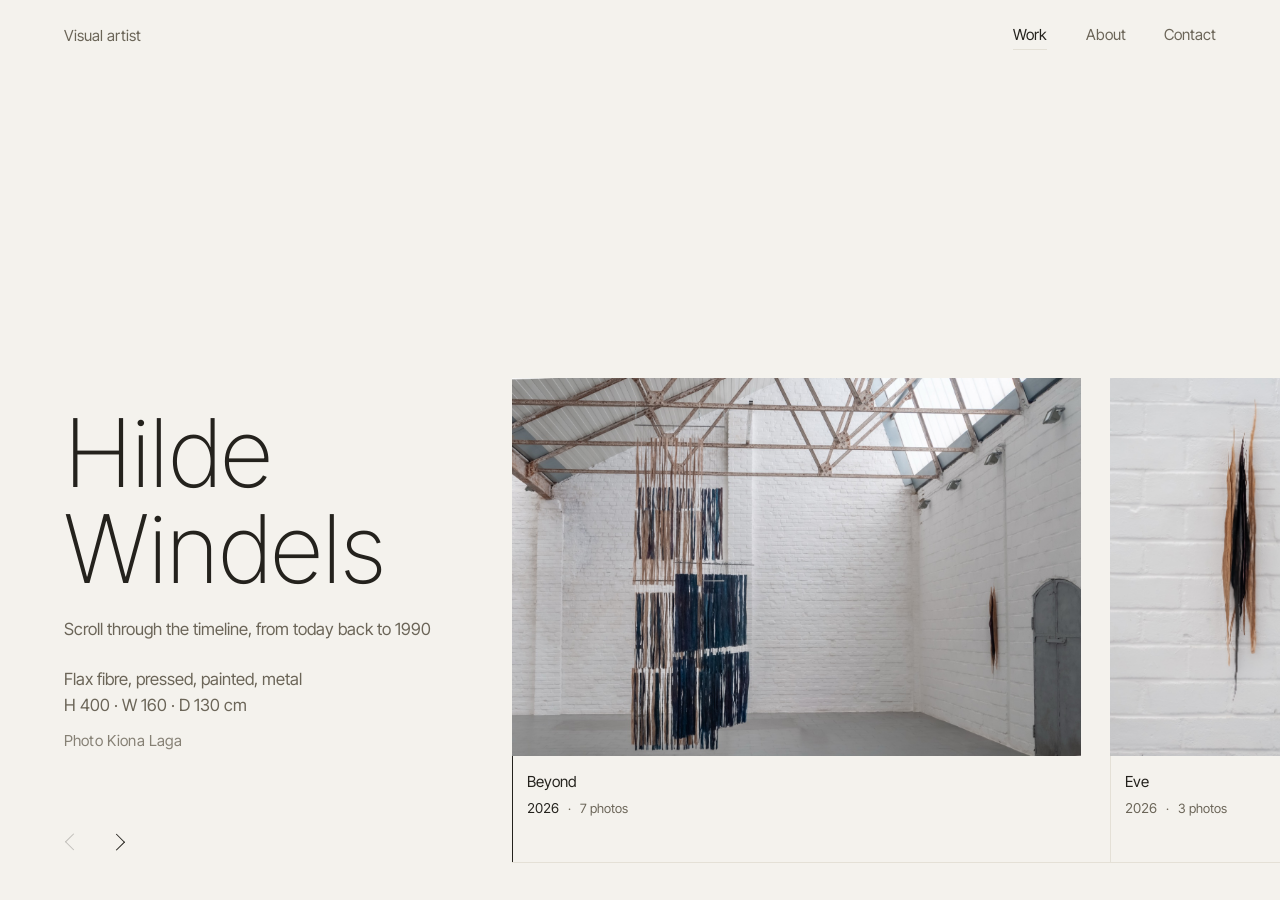
==== index.html @ dffe1d4c "Pijltjes op een vaste plek onderaan het tekstvak, uitgelijnd met de tijdas Co-Authored-By: Claude Op" ====
<!DOCTYPE html>
<html lang="en">
<head>
  <meta charset="UTF-8" />
  <meta name="viewport" content="width=device-width, initial-scale=1.0" />
  <title>Hilde Windels, visual artist</title>
  <meta name="description" content="The work of Hilde Windels through the years, 1990 to 2026. Visual artist working in flax." />
  <link rel="canonical" href="https://hilde-windels.com/" />

  <!-- Hoe de link eruitziet als hij gedeeld wordt in WhatsApp, mail of sociale media -->
  <meta property="og:type" content="website" />
  <meta property="og:locale" content="en_GB" />
  <meta property="og:site_name" content="Hilde Windels" />
  <meta property="og:url" content="https://hilde-windels.com/" />
  <meta property="og:title" content="Hilde Windels, visual artist" />
  <meta property="og:description" content="The work of Hilde Windels through the years, 1990 to 2026. Visual artist working in flax." />
  <meta property="og:image" content="https://hilde-windels.com/assets/preview.jpg" />
  <meta property="og:image:width" content="1200" />
  <meta property="og:image:height" content="630" />
  <meta property="og:image:alt" content="Detail of a flax work by Hilde Windels" />
  <meta name="twitter:card" content="summary_large_image" />
  <link rel="preconnect" href="https://fonts.googleapis.com" />
  <link rel="preconnect" href="https://fonts.gstatic.com" crossorigin />
  <link href="https://fonts.googleapis.com/css2?family=Inter+Tight:wght@200;300;400;500&display=swap" rel="stylesheet" />
  <link rel="icon" href="favicon.png" type="image/png" />
  <link rel="apple-touch-icon" href="favicon.png" />
  <script type="application/ld+json">
{
  "@context": "https://schema.org",
  "@graph": [
    {
      "@type": "Person",
      "@id": "https://hilde-windels.com/#hilde-windels",
      "name": "Hilde Windels",
      "jobTitle": "Visual artist",
      "url": "https://hilde-windels.com/",
      "image": "https://hilde-windels.com/assets/preview.jpg",
      "birthPlace": {
        "@type": "Place",
        "name": "Tielt, Belgium"
      },
      "address": {
        "@type": "PostalAddress",
        "addressLocality": "Ghent",
        "addressCountry": "BE"
      },
      "knowsAbout": [
        "Flax",
        "Textile art",
        "Visual art"
      ]
    },
    {
      "@type": "WebSite",
      "url": "https://hilde-windels.com/",
      "name": "Hilde Windels",
      "inLanguage": "en",
      "about": {
        "@id": "https://hilde-windels.com/#hilde-windels"
      }
    },
    {
      "@type": "ItemList",
      "name": "Work by Hilde Windels, 1990 to present",
      "numberOfItems": 33,
      "itemListElement": [
        {
          "@type": "ListItem",
          "position": 1,
          "item": {
            "@type": "VisualArtwork",
            "name": "Beyond",
            "dateCreated": "2026",
            "artform": "Textile art",
            "artMedium": "Flax fibre, pressed, painted, metal",
            "creator": {
              "@id": "https://hilde-windels.com/#hilde-windels"
            },
            "image": "https://hilde-windels.com/assets/works/beyond.jpg"
          }
        },
        {
          "@type": "ListItem",
          "position": 2,
          "item": {
            "@type": "VisualArtwork",
            "name": "Eve",
            "dateCreated": "2026",
            "artform": "Textile art",
            "artMedium": "Flax fibre, pressed, painted, pigment, metal",
            "creator": {
              "@id": "https://hilde-windels.com/#hilde-windels"
            },
            "image": "https://hilde-windels.com/assets/works/eve.jpg"
          }
        },
        {
          "@type": "ListItem",
          "position": 3,
          "item": {
            "@type": "VisualArtwork",
            "name": "Environ",
            "dateCreated": "2025",
            "artform": "Textile art",
            "artMedium": "Flax fibre, pressed, charcoal, chalk, pigment, metal",
            "creator": {
              "@id": "https://hilde-windels.com/#hilde-windels"
            },
            "image": "https://hilde-windels.com/assets/works/environ.jpg"
          }
        },
        {
          "@type": "ListItem",
          "position": 4,
          "item": {
            "@type": "VisualArtwork",
            "name": "Reach Out",
            "dateCreated": "2025",
            "artform": "Textile art",
            "artMedium": "Flax fibre, pressed, in different stages of retting",
            "creator": {
              "@id": "https://hilde-windels.com/#hilde-windels"
            },
            "image": "https://hilde-windels.com/assets/works/reach-out.jpg"
          }
        },
        {
          "@type": "ListItem",
          "position": 5,
          "item": {
            "@type": "VisualArtwork",
            "name": "Trace 01 & 02",
            "dateCreated": "2025",
            "artform": "Textile art",
            "artMedium": "Flax fibre, hand-formed and modelled",
            "creator": {
              "@id": "https://hilde-windels.com/#hilde-windels"
            },
            "image": "https://hilde-windels.com/assets/works/trace-01-02.jpg"
          }
        },
        {
          "@type": "ListItem",
          "position": 6,
          "item": {
            "@type": "VisualArtwork",
            "name": "Door-Zicht",
            "dateCreated": "2025",
            "artform": "Textile art",
            "artMedium": "Flax strips, partly painted. Suspended from a metal rod",
            "creator": {
              "@id": "https://hilde-windels.com/#hilde-windels"
            },
            "image": "https://hilde-windels.com/assets/works/door-zicht.jpg"
          }
        },
        {
          "@type": "ListItem",
          "position": 7,
          "item": {
            "@type": "VisualArtwork",
            "name": "Change of Perspective",
            "dateCreated": "2021",
            "artform": "Textile art",
            "artMedium": "Assemblage of collages on glass. Flax, painted tissue paper",
            "creator": {
              "@id": "https://hilde-windels.com/#hilde-windels"
            },
            "image": "https://hilde-windels.com/assets/works/change-of-perspective.jpg"
          }
        },
        {
          "@type": "ListItem",
          "position": 8,
          "item": {
            "@type": "VisualArtwork",
            "name": "Hurt",
            "dateCreated": "2019",
            "artform": "Textile art",
            "artMedium": "Flax panels, oil paint, chalk, charcoal. \nInstallation of four pieces.",
            "creator": {
              "@id": "https://hilde-windels.com/#hilde-windels"
            },
            "image": "https://hilde-windels.com/assets/works/hurt.jpg"
          }
        },
        {
          "@type": "ListItem",
          "position": 9,
          "item": {
            "@type": "VisualArtwork",
            "name": "The Light Revealed",
            "dateCreated": "2019",
            "artform": "Textile art",
            "artMedium": "Flax fibre on window. In situ, permanent",
            "creator": {
              "@id": "https://hilde-windels.com/#hilde-windels"
            },
            "image": "https://hilde-windels.com/assets/works/the-light-revealed.jpg"
          }
        },
        {
          "@type": "ListItem",
          "position": 10,
          "item": {
            "@type": "VisualArtwork",
            "name": "Attached",
            "dateCreated": "2019",
            "artform": "Textile art",
            "artMedium": "Bundled flax fibre, cord. Installation against a mulberry tree",
            "creator": {
              "@id": "https://hilde-windels.com/#hilde-windels"
            },
            "image": "https://hilde-windels.com/assets/works/attached.jpg"
          }
        },
        {
          "@type": "ListItem",
          "position": 11,
          "item": {
            "@type": "VisualArtwork",
            "name": "In Between",
            "dateCreated": "2011",
            "artform": "Textile art",
            "artMedium": "Flax strips, metal rods. Transfo, Zwevegem",
            "creator": {
              "@id": "https://hilde-windels.com/#hilde-windels"
            },
            "image": "https://hilde-windels.com/assets/works/in-between.jpg"
          }
        },
        {
          "@type": "ListItem",
          "position": 12,
          "item": {
            "@type": "VisualArtwork",
            "name": "Color Fields",
            "dateCreated": "2011",
            "artform": "Textile art",
            "artMedium": "Coloured flax planes. Transfo, Zwevegem",
            "creator": {
              "@id": "https://hilde-windels.com/#hilde-windels"
            },
            "image": "https://hilde-windels.com/assets/works/color-fields.jpg"
          }
        },
        {
          "@type": "ListItem",
          "position": 13,
          "item": {
            "@type": "VisualArtwork",
            "name": "Shades",
            "dateCreated": "2009",
            "artform": "Textile art",
            "artMedium": "Flax fibre, pressed, in different stages of retting",
            "creator": {
              "@id": "https://hilde-windels.com/#hilde-windels"
            },
            "image": "https://hilde-windels.com/assets/works/shades-2.jpg"
          }
        },
        {
          "@type": "ListItem",
          "position": 14,
          "item": {
            "@type": "VisualArtwork",
            "name": "Circle Line",
            "dateCreated": "2009",
            "artform": "Textile art",
            "artMedium": "Flax fibre. In situ on the floor, Public Library, Harelbeke",
            "creator": {
              "@id": "https://hilde-windels.com/#hilde-windels"
            },
            "image": "https://hilde-windels.com/assets/works/circle-line.jpg"
          }
        },
        {
          "@type": "ListItem",
          "position": 15,
          "item": {
            "@type": "VisualArtwork",
            "name": "Form",
            "dateCreated": "2006",
            "artform": "Textile art",
            "artMedium": "Flax fibre on glass panel",
            "creator": {
              "@id": "https://hilde-windels.com/#hilde-windels"
            },
            "image": "https://hilde-windels.com/assets/works/form.jpg"
          }
        },
        {
          "@type": "ListItem",
          "position": 16,
          "item": {
            "@type": "VisualArtwork",
            "name": "Cut Through",
            "dateCreated": "2005",
            "artform": "Textile art",
            "artMedium": "Flax fibre on window and floor. In situ, Industriemuseum (MIAT), Ghent",
            "creator": {
              "@id": "https://hilde-windels.com/#hilde-windels"
            },
            "image": "https://hilde-windels.com/assets/works/cut-through.jpg"
          }
        },
        {
          "@type": "ListItem",
          "position": 17,
          "item": {
            "@type": "VisualArtwork",
            "name": "Fluent Motion",
            "dateCreated": "2000",
            "artform": "Textile art",
            "artMedium": "Flax fibre. Installation directly on floor and wall. Beguinage, Hoogstraten",
            "creator": {
              "@id": "https://hilde-windels.com/#hilde-windels"
            },
            "image": "https://hilde-windels.com/assets/works/fluent-motion.jpg"
          }
        },
        {
          "@type": "ListItem",
          "position": 18,
          "item": {
            "@type": "VisualArtwork",
            "name": "Mutual",
            "dateCreated": "2000",
            "artform": "Textile art",
            "artMedium": "Flax fibre, thread. Installation. Beguinage, Hoogstraten",
            "creator": {
              "@id": "https://hilde-windels.com/#hilde-windels"
            },
            "image": "https://hilde-windels.com/assets/works/mutual.jpg"
          }
        },
        {
          "@type": "ListItem",
          "position": 19,
          "item": {
            "@type": "VisualArtwork",
            "name": "Related",
            "dateCreated": "2000",
            "artform": "Textile art",
            "artMedium": "Bundled flax fibre, cord. Installation against a yew tree. Beguinage, Hoogstraten",
            "creator": {
              "@id": "https://hilde-windels.com/#hilde-windels"
            },
            "image": "https://hilde-windels.com/assets/works/related.jpg"
          }
        },
        {
          "@type": "ListItem",
          "position": 20,
          "item": {
            "@type": "VisualArtwork",
            "name": "Seven Longings",
            "dateCreated": "2000",
            "artform": "Textile art",
            "artMedium": "Flax fibre, pressed, in different stages of retting. Seven hanging elements. Beguinage, Hoogstraten",
            "creator": {
              "@id": "https://hilde-windels.com/#hilde-windels"
            },
            "image": "https://hilde-windels.com/assets/works/seven-longings.jpg"
          }
        },
        {
          "@type": "ListItem",
          "position": 21,
          "item": {
            "@type": "VisualArtwork",
            "name": "Inner Circle",
            "dateCreated": "1998",
            "artform": "Textile art",
            "artMedium": "Flax fibre on linen, wooden frame",
            "creator": {
              "@id": "https://hilde-windels.com/#hilde-windels"
            },
            "image": "https://hilde-windels.com/assets/works/inner-circle.jpg"
          }
        },
        {
          "@type": "ListItem",
          "position": 22,
          "item": {
            "@type": "VisualArtwork",
            "name": "Sail Away",
            "dateCreated": "1998",
            "artform": "Textile art",
            "artMedium": "Flax fibre on paper collage. 20 elements suspended from tension cables. Molenaarstraat, Ghent",
            "creator": {
              "@id": "https://hilde-windels.com/#hilde-windels"
            },
            "image": "https://hilde-windels.com/assets/works/sail-away.jpg"
          }
        },
        {
          "@type": "ListItem",
          "position": 23,
          "item": {
            "@type": "VisualArtwork",
            "name": "Trace",
            "dateCreated": "1997",
            "artform": "Textile art",
            "artMedium": "Knotted flax fibre around metal wire. André Demedtshuis, Wielsbeke",
            "creator": {
              "@id": "https://hilde-windels.com/#hilde-windels"
            },
            "image": "https://hilde-windels.com/assets/works/trace.jpg"
          }
        },
        {
          "@type": "ListItem",
          "position": 24,
          "item": {
            "@type": "VisualArtwork",
            "name": "To Ground",
            "dateCreated": "1997",
            "artform": "Textile art",
            "artMedium": "Bundled flax with painted feet, corners in sheet metal. Church, Oosterlo",
            "creator": {
              "@id": "https://hilde-windels.com/#hilde-windels"
            },
            "image": "https://hilde-windels.com/assets/works/to-ground.jpg"
          }
        },
        {
          "@type": "ListItem",
          "position": 25,
          "item": {
            "@type": "VisualArtwork",
            "name": "Sojourn",
            "dateCreated": "1997",
            "artform": "Textile art",
            "artMedium": "Bundled flax fibre, linen thread, coil",
            "creator": {
              "@id": "https://hilde-windels.com/#hilde-windels"
            },
            "image": "https://hilde-windels.com/assets/works/sojourn.jpg"
          }
        },
        {
          "@type": "ListItem",
          "position": 26,
          "item": {
            "@type": "VisualArtwork",
            "name": "DreamDay",
            "dateCreated": "1997",
            "artform": "Textile art",
            "artMedium": "Threaded tufts of flax, yarn",
            "creator": {
              "@id": "https://hilde-windels.com/#hilde-windels"
            },
            "image": "https://hilde-windels.com/assets/works/dreamday.jpg"
          }
        },
        {
          "@type": "ListItem",
          "position": 27,
          "item": {
            "@type": "VisualArtwork",
            "name": "The Never Ending Story",
            "dateCreated": "1996",
            "artform": "Textile art",
            "artMedium": "Interwoven flax bundles, linen",
            "creator": {
              "@id": "https://hilde-windels.com/#hilde-windels"
            },
            "image": "https://hilde-windels.com/assets/works/the-never-ending-story.jpg"
          }
        },
        {
          "@type": "ListItem",
          "position": 28,
          "item": {
            "@type": "VisualArtwork",
            "name": "Indigofera",
            "dateCreated": "1996",
            "artform": "Textile art",
            "artMedium": "Hand-formed flax fibre, wooden slats",
            "creator": {
              "@id": "https://hilde-windels.com/#hilde-windels"
            },
            "image": "https://hilde-windels.com/assets/works/indigofera.jpg"
          }
        },
        {
          "@type": "ListItem",
          "position": 29,
          "item": {
            "@type": "VisualArtwork",
            "name": "Your Soul Has Flown Away",
            "dateCreated": "1996",
            "artform": "Textile art",
            "artMedium": "Knotted flax fibre, coil",
            "creator": {
              "@id": "https://hilde-windels.com/#hilde-windels"
            },
            "image": "https://hilde-windels.com/assets/works/your-soul-has-flown-away.jpg"
          }
        },
        {
          "@type": "ListItem",
          "position": 30,
          "item": {
            "@type": "VisualArtwork",
            "name": "Precious Days et Nuits Fauves",
            "dateCreated": "1996",
            "artform": "Textile art",
            "artMedium": "Flax fibre, thread. Installation in front of sheet metal",
            "creator": {
              "@id": "https://hilde-windels.com/#hilde-windels"
            },
            "image": "https://hilde-windels.com/assets/works/precious-days-et-nuits-fauves.jpg"
          }
        },
        {
          "@type": "ListItem",
          "position": 31,
          "item": {
            "@type": "VisualArtwork",
            "name": "A Quiet Place in the Universe",
            "dateCreated": "1992",
            "artform": "Textile art",
            "artMedium": "Flax fibre, wood and metal frame",
            "creator": {
              "@id": "https://hilde-windels.com/#hilde-windels"
            },
            "image": "https://hilde-windels.com/assets/works/a-quiet-place-in-the-universe.jpg"
          }
        },
        {
          "@type": "ListItem",
          "position": 32,
          "item": {
            "@type": "VisualArtwork",
            "name": "Front and Back",
            "dateCreated": "1991",
            "artform": "Textile art",
            "artMedium": "Painted flax fibre, wooden frame",
            "creator": {
              "@id": "https://hilde-windels.com/#hilde-windels"
            },
            "image": "https://hilde-windels.com/assets/works/front-and-back.jpg"
          }
        },
        {
          "@type": "ListItem",
          "position": 33,
          "item": {
            "@type": "VisualArtwork",
            "name": "Untitled",
            "dateCreated": "1990",
            "artform": "Textile art",
            "artMedium": "Painted flax strips (80 pieces) in a metal structure",
            "creator": {
              "@id": "https://hilde-windels.com/#hilde-windels"
            },
            "image": "https://hilde-windels.com/assets/works/zonder-titel-2.jpg"
          }
        }
      ]
    }
  ]
}
  </script>

  <link rel="stylesheet" href="styles.css?v=18" />
</head>
<body class="page page--timeline">

  <header class="bar">
    <p class="bar__role">Visual artist</p>
    <button class="burger" id="burger" type="button" aria-label="Open menu" aria-expanded="false" aria-controls="menu">
      <span></span><span></span>
    </button>
    <nav class="bar__nav" id="menu" aria-label="Main navigation">
      <a href="index.html" class="is-current" aria-current="page">Work</a>
      <a href="about.html">About</a>
      <a href="contact.html">Contact</a>
    </nav>
  </header>

  <main class="stage">
    <div class="stage__side">
      <h1 class="display">Hilde<br />Windels</h1>
      <p class="display__sub">Scroll through the timeline, from today back to 1990</p>
      <div class="focus" id="focus"><span class="focus__live" aria-live="polite"><span class="d d--materiaal">Flax fibre, pressed, painted, metal</span><span class="d d--maten">H 400 · W 160 · D 130 cm</span><span class="d d--foto">Photo Kiona Laga</span></span></div>
      <div class="bladeren">
        <button class="pijl pijl--vorige" id="tl-vorige" type="button" aria-label="Previous works" disabled></button>
        <button class="pijl pijl--volgende" id="tl-volgende" type="button" aria-label="Next works"></button>
      </div>
    </div>

    <div class="timeline">
      <ol class="tl__list" id="tl">
        <li class="tl__item" data-fotos="/assets/works/beyond.jpg|/assets/works/beyond-2.jpg|/assets/works/beyond-3.jpg|/assets/works/beyond-4.jpg|/assets/works/beyond-5.jpg|/assets/works/beyond-6.jpg|/assets/works/beyond-7.jpg" data-detail="&lt;span class=&quot;d d--materiaal&quot;&gt;Flax fibre, pressed, painted, metal&lt;/span&gt;&lt;span class=&quot;d d--maten&quot;&gt;H 400 · W 160 · D 130 cm&lt;/span&gt;&lt;span class=&quot;d d--foto&quot;&gt;Photo Kiona Laga&lt;/span&gt;" style="--ar:1.5066">
          <button class="tl__frame" type="button" aria-label="View Beyond, 2026, 7 photos"><img src="/assets/works/beyond.jpg" width="1600" height="1062" alt="Beyond, 2026" /></button>
          <div class="tl__cap">
            <h3 class="tl__title">Beyond</h3>
            <span class="tl__regel"><span class="tl__year">2026</span><span class="tl__meer">7 photos</span></span>
          </div>
        </li>
        <li class="tl__item" data-fotos="/assets/works/eve.jpg|/assets/works/eve-2.jpg|/assets/works/eve-3.jpg" data-detail="&lt;span class=&quot;d d--materiaal&quot;&gt;Flax fibre, pressed, painted, pigment, metal&lt;/span&gt;&lt;span class=&quot;d d--maten&quot;&gt;H 140 · W 11 · D 10 cm&lt;/span&gt;&lt;span class=&quot;d d--foto&quot;&gt;Photo Kiona Laga&lt;/span&gt;" style="--ar:0.6637">
          <button class="tl__frame" type="button" aria-label="View Eve, 2026, 3 photos"><img src="/assets/works/eve.jpg" width="1062" height="1600" alt="Eve, 2026" /></button>
          <div class="tl__cap">
            <h3 class="tl__title">Eve</h3>
            <span class="tl__regel"><span class="tl__year">2026</span><span class="tl__meer">3 photos</span></span>
          </div>
        </li>
        <li class="tl__item" data-fotos="/assets/works/environ.jpg|/assets/works/environ-2.jpg|/assets/works/environ-3.jpg|/assets/works/environ-4.jpg" data-detail="&lt;span class=&quot;d d--materiaal&quot;&gt;Flax fibre, pressed, charcoal, chalk, pigment, metal&lt;/span&gt;&lt;span class=&quot;d d--maten&quot;&gt;H 80 · W 50 · D 8 cm&lt;/span&gt;&lt;span class=&quot;d d--foto&quot;&gt;Photo Kiona Laga&lt;/span&gt;" style="--ar:0.6637">
          <button class="tl__frame" type="button" aria-label="View Environ, 2025, 4 photos"><img src="/assets/works/environ.jpg" width="1062" height="1600" alt="Environ, 2025" /></button>
          <div class="tl__cap">
            <h3 class="tl__title">Environ</h3>
            <span class="tl__regel"><span class="tl__year">2025</span><span class="tl__meer">4 photos</span></span>
          </div>
        </li>
        <li class="tl__item" data-fotos="/assets/works/reach-out.jpg|/assets/works/reach-out-2.jpg|/assets/works/reach-out-3.jpg|/assets/works/reach-out-4.jpg|/assets/works/reach-out-5.jpg" data-detail="&lt;span class=&quot;d d--materiaal&quot;&gt;Flax fibre, pressed, in different stages of retting&lt;/span&gt;&lt;span class=&quot;d d--maten&quot;&gt;H 470 · W 300 · D 200 cm&lt;/span&gt;" style="--ar:0.7500">
          <button class="tl__frame" type="button" aria-label="View Reach Out, 2025, 5 photos"><img src="/assets/works/reach-out.jpg" width="1200" height="1600" alt="Reach Out, 2025" /></button>
          <div class="tl__cap">
            <h3 class="tl__title">Reach Out</h3>
            <span class="tl__regel"><span class="tl__year">2025</span><span class="tl__meer">5 photos</span></span>
          </div>
        </li>
        <li class="tl__item" data-fotos="/assets/works/trace-01-02.jpg|/assets/works/trace-01-02-2.jpg|/assets/works/trace-01-02-3.jpg" data-detail="&lt;span class=&quot;d d--materiaal&quot;&gt;Flax fibre, hand-formed and modelled&lt;/span&gt;&lt;span class=&quot;d d--maten&quot;&gt;H 110 · W 48 · D 3 cm&lt;/span&gt;" style="--ar:1.3333">
          <button class="tl__frame" type="button" aria-label="View Trace 01 &amp; 02, 2025, 3 photos"><img src="/assets/works/trace-01-02.jpg" loading="lazy" width="1600" height="1200" alt="Trace 01 &amp; 02, 2025" /></button>
          <div class="tl__cap">
            <h3 class="tl__title">Trace 01 &amp; 02</h3>
            <span class="tl__regel"><span class="tl__year">2025</span><span class="tl__meer">3 photos</span></span>
          </div>
        </li>
        <li class="tl__item" data-fotos="/assets/works/door-zicht.jpg|/assets/works/door-zicht-2.jpg" data-detail="&lt;span class=&quot;d d--materiaal&quot;&gt;Flax strips, partly painted. Suspended from a metal rod&lt;/span&gt;&lt;span class=&quot;d d--maten&quot;&gt;H 152 · W 94 · D 5 cm&lt;/span&gt;" style="--ar:0.4175">
          <button class="tl__frame" type="button" aria-label="View Door-Zicht, 2025, 2 photos"><img src="/assets/works/door-zicht.jpg" loading="lazy" width="668" height="1600" alt="Door-Zicht, 2025" /></button>
          <div class="tl__cap">
            <h3 class="tl__title">Door-Zicht</h3>
            <span class="tl__regel"><span class="tl__year">2025</span><span class="tl__meer">2 photos</span></span>
          </div>
        </li>
        <li class="tl__item" data-fotos="/assets/works/change-of-perspective.jpg|/assets/works/change-of-perspective-2.jpg" data-detail="&lt;span class=&quot;d d--materiaal&quot;&gt;Assemblage of collages on glass. Flax, painted tissue paper&lt;/span&gt;&lt;span class=&quot;d d--maten&quot;&gt;H 80 · W 90 · D 10 cm&lt;/span&gt;" style="--ar:0.7131">
          <button class="tl__frame" type="button" aria-label="View Change of Perspective, 2021, 2 photos"><img src="/assets/works/change-of-perspective.jpg" loading="lazy" width="1141" height="1600" alt="Change of Perspective, 2021" /></button>
          <div class="tl__cap">
            <h3 class="tl__title">Change of Perspective</h3>
            <span class="tl__regel"><span class="tl__year">2021</span><span class="tl__meer">2 photos</span></span>
          </div>
        </li>
        <li class="tl__item" data-fotos="/assets/works/hurt.jpg|/assets/works/hurt-2.jpg|/assets/works/hurt-3.jpg|/assets/works/hurt-4.jpg|/assets/works/hurt-5.jpg|/assets/works/hurt-6.jpg" data-detail="&lt;span class=&quot;d d--materiaal&quot;&gt;Flax panels, oil paint, chalk, charcoal. Installation of four pieces&lt;/span&gt;&lt;span class=&quot;d d--maten&quot;&gt;H 120 · W 80 · D 7 cm&lt;/span&gt;" style="--ar:0.7087">
          <button class="tl__frame" type="button" aria-label="View Hurt, 2019, 6 photos"><img src="/assets/works/hurt.jpg" loading="lazy" width="1134" height="1600" alt="Hurt, 2019" /></button>
          <div class="tl__cap">
            <h3 class="tl__title">Hurt</h3>
            <span class="tl__regel"><span class="tl__year">2019</span><span class="tl__meer">6 photos</span></span>
          </div>
        </li>
        <li class="tl__item" data-fotos="/assets/works/the-light-revealed.jpg|/assets/works/the-light-revealed-2.jpg" data-detail="&lt;span class=&quot;d d--materiaal&quot;&gt;Flax fibre on window. In situ, permanent&lt;/span&gt;&lt;span class=&quot;d d--maten&quot;&gt;H 200 · W 230 cm&lt;/span&gt;&lt;span class=&quot;d d--collectie&quot;&gt;Collection Huis Perrekes, Oosterlo&lt;/span&gt;&lt;span class=&quot;d d--foto&quot;&gt;Photo Rudi Clause&lt;/span&gt;" style="--ar:1.3201">
          <button class="tl__frame" type="button" aria-label="View The Light Revealed, 2019, 2 photos"><img src="/assets/works/the-light-revealed.jpg" loading="lazy" width="1600" height="1212" alt="The Light Revealed, 2019" /></button>
          <div class="tl__cap">
            <h3 class="tl__title">The Light Revealed</h3>
            <span class="tl__regel"><span class="tl__year">2019</span><span class="tl__meer">2 photos</span></span>
          </div>
        </li>
        <li class="tl__item" data-fotos="/assets/works/attached.jpg|/assets/works/attached-2.jpg|/assets/works/attached-3.jpg" data-detail="&lt;span class=&quot;d d--materiaal&quot;&gt;Bundled flax fibre, cord. Installation against a mulberry tree&lt;/span&gt;&lt;span class=&quot;d d--maten&quot;&gt;H 240 · W 80 · D 60 cm&lt;/span&gt;&lt;span class=&quot;d d--foto&quot;&gt;Photo Rudi Clause&lt;/span&gt;" style="--ar:2.2130">
          <button class="tl__frame" type="button" aria-label="View Attached, 2019, 3 photos"><img src="/assets/works/attached.jpg" loading="lazy" width="1600" height="723" alt="Attached, 2019" /></button>
          <div class="tl__cap">
            <h3 class="tl__title">Attached</h3>
            <span class="tl__regel"><span class="tl__year">2019</span><span class="tl__meer">3 photos</span></span>
          </div>
        </li>
        <li class="tl__item" data-fotos="/assets/works/in-between.jpg|/assets/works/in-between-2.jpg|/assets/works/in-between-3.jpg" data-detail="&lt;span class=&quot;d d--materiaal&quot;&gt;Flax strips, metal rods. Transfo, Zwevegem&lt;/span&gt;&lt;span class=&quot;d d--maten&quot;&gt;H 310 · W 52 cm&lt;/span&gt;&lt;span class=&quot;d d--foto&quot;&gt;Photo Jeroen Windels&lt;/span&gt;" style="--ar:1.5326">
          <button class="tl__frame" type="button" aria-label="View In Between, 2011, 3 photos"><img src="/assets/works/in-between.jpg" loading="lazy" width="1600" height="1044" alt="In Between, 2011" /></button>
          <div class="tl__cap">
            <h3 class="tl__title">In Between</h3>
            <span class="tl__regel"><span class="tl__year">2011</span><span class="tl__meer">3 photos</span></span>
          </div>
        </li>
        <li class="tl__item" data-fotos="/assets/works/color-fields.jpg" data-detail="&lt;span class=&quot;d d--materiaal&quot;&gt;Coloured flax planes. Transfo, Zwevegem&lt;/span&gt;&lt;span class=&quot;d d--maten&quot;&gt;L 850 · W 250 · H 27 cm&lt;/span&gt;&lt;span class=&quot;d d--foto&quot;&gt;Photo Jeroen Windels&lt;/span&gt;" style="--ar:1.9851">
          <button class="tl__frame" type="button" aria-label="View Color Fields, 2011, photo"><img src="/assets/works/color-fields.jpg" loading="lazy" width="1600" height="806" alt="Color Fields, 2011" /></button>
          <div class="tl__cap">
            <h3 class="tl__title">Color Fields</h3>
            <span class="tl__year">2011</span>
          </div>
        </li>
        <li class="tl__item" data-fotos="/assets/works/shades-2.jpg|/assets/works/shades-3.jpg|/assets/works/shades.jpg" data-detail="&lt;span class=&quot;d d--materiaal&quot;&gt;Flax fibre, pressed, in different stages of retting&lt;/span&gt;&lt;span class=&quot;d d--maten&quot;&gt;H 95 · W 160 · D 15 cm&lt;/span&gt;" style="--ar:0.7500">
          <button class="tl__frame" type="button" aria-label="View Shades, 2009, 3 photos"><img src="/assets/works/shades-2.jpg" loading="lazy" width="1200" height="1600" alt="Shades, 2009" /></button>
          <div class="tl__cap">
            <h3 class="tl__title">Shades</h3>
            <span class="tl__regel"><span class="tl__year">2009</span><span class="tl__meer">3 photos</span></span>
          </div>
        </li>
        <li class="tl__item" data-fotos="/assets/works/circle-line.jpg" data-detail="&lt;span class=&quot;d d--materiaal&quot;&gt;Flax fibre. In situ on the floor, Public Library, Harelbeke&lt;/span&gt;&lt;span class=&quot;d d--maten&quot;&gt;500 × 500 cm&lt;/span&gt;&lt;span class=&quot;d d--foto&quot;&gt;Photo Jeroen Windels&lt;/span&gt;" style="--ar:1.4134">
          <button class="tl__frame" type="button" aria-label="View Circle Line, 2009, photo"><img src="/assets/works/circle-line.jpg" loading="lazy" width="1600" height="1132" alt="Circle Line, 2009" /></button>
          <div class="tl__cap">
            <h3 class="tl__title">Circle Line</h3>
            <span class="tl__year">2009</span>
          </div>
        </li>
        <li class="tl__item" data-fotos="/assets/works/form.jpg|/assets/works/form-2.jpg" data-detail="&lt;span class=&quot;d d--materiaal&quot;&gt;Flax fibre on glass panel&lt;/span&gt;&lt;span class=&quot;d d--maten&quot;&gt;H 79 · W 105 cm&lt;/span&gt;" style="--ar:1.4122">
          <button class="tl__frame" type="button" aria-label="View Form, 2006, 2 photos"><img src="/assets/works/form.jpg" loading="lazy" width="1600" height="1133" alt="Form, 2006" /></button>
          <div class="tl__cap">
            <h3 class="tl__title">Form</h3>
            <span class="tl__regel"><span class="tl__year">2006</span><span class="tl__meer">2 photos</span></span>
          </div>
        </li>
        <li class="tl__item" data-fotos="/assets/works/cut-through.jpg|/assets/works/cut-through-2-recht.jpg|/assets/works/cut-through-3.jpg" data-detail="&lt;span class=&quot;d d--materiaal&quot;&gt;Flax fibre on window and floor. In situ, Industriemuseum (MIAT), Ghent&lt;/span&gt;&lt;span class=&quot;d d--maten&quot;&gt;H 600 · W 1200 cm&lt;/span&gt;&lt;span class=&quot;d d--foto&quot;&gt;Photo Jeroen Windels&lt;/span&gt;" style="--ar:2.3426">
          <button class="tl__frame" type="button" aria-label="View Cut Through, 2005, 3 photos"><img src="/assets/works/cut-through.jpg" loading="lazy" width="1600" height="683" alt="Cut Through, 2005" /></button>
          <div class="tl__cap">
            <h3 class="tl__title">Cut Through</h3>
            <span class="tl__regel"><span class="tl__year">2005</span><span class="tl__meer">3 photos</span></span>
          </div>
        </li>
        <li class="tl__item" data-fotos="/assets/works/fluent-motion.jpg" data-detail="&lt;span class=&quot;d d--materiaal&quot;&gt;Flax fibre. Installation directly on floor and wall. Beguinage, Hoogstraten&lt;/span&gt;&lt;span class=&quot;d d--maten&quot;&gt;Room 440 × 430 cm · H 240 cm&lt;/span&gt;&lt;span class=&quot;d d--foto&quot;&gt;Photo Jeroen Windels&lt;/span&gt;" style="--ar:1.4134">
          <button class="tl__frame" type="button" aria-label="View Fluent Motion, 2000, photo"><img src="/assets/works/fluent-motion.jpg" loading="lazy" width="1600" height="1132" alt="Fluent Motion, 2000" /></button>
          <div class="tl__cap">
            <h3 class="tl__title">Fluent Motion</h3>
            <span class="tl__year">2000</span>
          </div>
        </li>
        <li class="tl__item" data-fotos="/assets/works/mutual.jpg" data-detail="&lt;span class=&quot;d d--materiaal&quot;&gt;Flax fibre, thread. Installation. Beguinage, Hoogstraten&lt;/span&gt;&lt;span class=&quot;d d--maten&quot;&gt;H 14 · W 240 · D 120 cm&lt;/span&gt;&lt;span class=&quot;d d--foto&quot;&gt;Photo Jeroen Windels&lt;/span&gt;" style="--ar:1.4467">
          <button class="tl__frame" type="button" aria-label="View Mutual, 2000, photo"><img src="/assets/works/mutual.jpg" loading="lazy" width="1600" height="1106" alt="Mutual, 2000" /></button>
          <div class="tl__cap">
            <h3 class="tl__title">Mutual</h3>
            <span class="tl__year">2000</span>
          </div>
        </li>
        <li class="tl__item" data-fotos="/assets/works/related.jpg" data-detail="&lt;span class=&quot;d d--materiaal&quot;&gt;Bundled flax fibre, cord. Installation against a yew tree. Beguinage, Hoogstraten&lt;/span&gt;&lt;span class=&quot;d d--maten&quot;&gt;H 230 · W 90 · D 70 cm&lt;/span&gt;&lt;span class=&quot;d d--foto&quot;&gt;Photo Jeroen Windels&lt;/span&gt;" style="--ar:1.4787">
          <button class="tl__frame" type="button" aria-label="View Related, 2000, photo"><img src="/assets/works/related.jpg" loading="lazy" width="1600" height="1082" alt="Related, 2000" /></button>
          <div class="tl__cap">
            <h3 class="tl__title">Related</h3>
            <span class="tl__year">2000</span>
          </div>
        </li>
        <li class="tl__item" data-fotos="/assets/works/seven-longings.jpg|/assets/works/seven-longings-2.jpg|/assets/works/seven-longings-3.jpg" data-detail="&lt;span class=&quot;d d--materiaal&quot;&gt;Flax fibre, pressed, in different stages of retting. Seven hanging elements. Beguinage, Hoogstraten&lt;/span&gt;&lt;span class=&quot;d d--maten&quot;&gt;H 380 · W 120 cm (each)&lt;/span&gt;&lt;span class=&quot;d d--foto&quot;&gt;Photo Jeroen Windels&lt;/span&gt;" style="--ar:0.7100">
          <button class="tl__frame" type="button" aria-label="View Seven Longings, 2000, 3 photos"><img src="/assets/works/seven-longings.jpg" loading="lazy" width="1136" height="1600" alt="Seven Longings, 2000" /></button>
          <div class="tl__cap">
            <h3 class="tl__title">Seven Longings</h3>
            <span class="tl__regel"><span class="tl__year">2000</span><span class="tl__meer">3 photos</span></span>
          </div>
        </li>
        <li class="tl__item" data-fotos="/assets/works/inner-circle.jpg|/assets/works/inner-circle-2.jpg" data-detail="&lt;span class=&quot;d d--materiaal&quot;&gt;Flax fibre on linen, wooden frame&lt;/span&gt;&lt;span class=&quot;d d--maten&quot;&gt;Ø circle 800 cm&lt;/span&gt;&lt;span class=&quot;d d--collectie&quot;&gt;H 70 · W 70 · D 35 cm (each). Collection Industriemuseum (MIAT), Ghent&lt;/span&gt;&lt;span class=&quot;d d--foto&quot;&gt;Photo Jeroen Windels&lt;/span&gt;" style="--ar:2.3290">
          <button class="tl__frame" type="button" aria-label="View Inner Circle, 1998, 2 photos"><img src="/assets/works/inner-circle.jpg" loading="lazy" width="1600" height="687" alt="Inner Circle, 1998" /></button>
          <div class="tl__cap">
            <h3 class="tl__title">Inner Circle</h3>
            <span class="tl__regel"><span class="tl__year">1998</span><span class="tl__meer">2 photos</span></span>
          </div>
        </li>
        <li class="tl__item" data-fotos="/assets/works/sail-away.jpg|/assets/works/sail-away-2.jpg|/assets/works/sail-away-3.jpg" data-detail="&lt;span class=&quot;d d--materiaal&quot;&gt;Flax fibre on paper collage. 20 elements suspended from tension cables. Molenaarstraat, Ghent&lt;/span&gt;&lt;span class=&quot;d d--maten&quot;&gt;H 100 · W 175 cm (each)&lt;/span&gt;&lt;span class=&quot;d d--foto&quot;&gt;Photo Jeroen Windels&lt;/span&gt;" style="--ar:1.4467">
          <button class="tl__frame" type="button" aria-label="View Sail Away, 1998, 3 photos"><img src="/assets/works/sail-away.jpg" loading="lazy" width="1600" height="1106" alt="Sail Away, 1998" /></button>
          <div class="tl__cap">
            <h3 class="tl__title">Sail Away</h3>
            <span class="tl__regel"><span class="tl__year">1998</span><span class="tl__meer">3 photos</span></span>
          </div>
        </li>
        <li class="tl__item" data-fotos="/assets/works/trace.jpg" data-detail="&lt;span class=&quot;d d--materiaal&quot;&gt;Knotted flax fibre around metal wire. André Demedtshuis, Wielsbeke&lt;/span&gt;&lt;span class=&quot;d d--maten&quot;&gt;H variable · W 6 · D 12 cm&lt;/span&gt;" style="--ar:0.6881">
          <button class="tl__frame" type="button" aria-label="View Trace, 1997, photo"><img src="/assets/works/trace.jpg" loading="lazy" width="1101" height="1600" alt="Trace, 1997" /></button>
          <div class="tl__cap">
            <h3 class="tl__title">Trace</h3>
            <span class="tl__year">1997</span>
          </div>
        </li>
        <li class="tl__item" data-fotos="/assets/works/to-ground.jpg|/assets/works/to-ground-2.jpg" data-detail="&lt;span class=&quot;d d--materiaal&quot;&gt;Bundled flax with painted feet, corners in sheet metal. Church, Oosterlo&lt;/span&gt;&lt;span class=&quot;d d--maten&quot;&gt;H 74 · Ø 120 cm&lt;/span&gt;&lt;span class=&quot;d d--foto&quot;&gt;Photo Jeroen Windels&lt;/span&gt;" style="--ar:1.4159">
          <button class="tl__frame" type="button" aria-label="View To Ground, 1997, 2 photos"><img src="/assets/works/to-ground.jpg" loading="lazy" width="1600" height="1130" alt="To Ground, 1997" /></button>
          <div class="tl__cap">
            <h3 class="tl__title">To Ground</h3>
            <span class="tl__regel"><span class="tl__year">1997</span><span class="tl__meer">2 photos</span></span>
          </div>
        </li>
        <li class="tl__item" data-fotos="/assets/works/sojourn.jpg|/assets/works/sojourn-2.jpg" data-detail="&lt;span class=&quot;d d--materiaal&quot;&gt;Bundled flax fibre, linen thread, coil&lt;/span&gt;&lt;span class=&quot;d d--maten&quot;&gt;H 170 cm · variable width/depth 25–43 cm&lt;/span&gt;" style="--ar:0.5575">
          <button class="tl__frame" type="button" aria-label="View Sojourn, 1997, 2 photos"><img src="/assets/works/sojourn.jpg" loading="lazy" width="892" height="1600" alt="Sojourn, 1997" /></button>
          <div class="tl__cap">
            <h3 class="tl__title">Sojourn</h3>
            <span class="tl__regel"><span class="tl__year">1997</span><span class="tl__meer">2 photos</span></span>
          </div>
        </li>
        <li class="tl__item" data-fotos="/assets/works/dreamday.jpg" data-detail="&lt;span class=&quot;d d--materiaal&quot;&gt;Threaded tufts of flax, yarn&lt;/span&gt;&lt;span class=&quot;d d--maten&quot;&gt;H 170 · W 150 · D 2 cm&lt;/span&gt;&lt;span class=&quot;d d--foto&quot;&gt;Photo Jeroen Windels&lt;/span&gt;" style="--ar:1.4097">
          <button class="tl__frame" type="button" aria-label="View DreamDay, 1997, photo"><img src="/assets/works/dreamday.jpg" loading="lazy" width="1600" height="1135" alt="DreamDay, 1997" /></button>
          <div class="tl__cap">
            <h3 class="tl__title">DreamDay</h3>
            <span class="tl__year">1997</span>
          </div>
        </li>
        <li class="tl__item" data-fotos="/assets/works/the-never-ending-story.jpg|/assets/works/the-never-ending-story-2.jpg" data-detail="&lt;span class=&quot;d d--materiaal&quot;&gt;Interwoven flax bundles, linen&lt;/span&gt;&lt;span class=&quot;d d--maten&quot;&gt;H 7 · W 90 · L 180 cm&lt;/span&gt;&lt;span class=&quot;d d--foto&quot;&gt;Photo Jeroen Windels&lt;/span&gt;" style="--ar:1.4134">
          <button class="tl__frame" type="button" aria-label="View The Never Ending Story, 1996, 2 photos"><img src="/assets/works/the-never-ending-story.jpg" loading="lazy" width="1600" height="1132" alt="The Never Ending Story, 1996" /></button>
          <div class="tl__cap">
            <h3 class="tl__title">The Never Ending Story</h3>
            <span class="tl__regel"><span class="tl__year">1996</span><span class="tl__meer">2 photos</span></span>
          </div>
        </li>
        <li class="tl__item" data-fotos="/assets/works/indigofera.jpg" data-detail="&lt;span class=&quot;d d--materiaal&quot;&gt;Hand-formed flax fibre, wooden slats&lt;/span&gt;&lt;span class=&quot;d d--maten&quot;&gt;H 245 · W 70 · D 0.5 cm&lt;/span&gt;&lt;span class=&quot;d d--foto&quot;&gt;Photo Jeroen Windels&lt;/span&gt;" style="--ar:0.8425">
          <button class="tl__frame" type="button" aria-label="View Indigofera, 1996, photo"><img src="/assets/works/indigofera.jpg" loading="lazy" width="1348" height="1600" alt="Indigofera, 1996" /></button>
          <div class="tl__cap">
            <h3 class="tl__title">Indigofera</h3>
            <span class="tl__year">1996</span>
          </div>
        </li>
        <li class="tl__item" data-fotos="/assets/works/your-soul-has-flown-away.jpg|/assets/works/your-soul-has-flown-away-2.jpg" data-detail="&lt;span class=&quot;d d--materiaal&quot;&gt;Knotted flax fibre, coil&lt;/span&gt;&lt;span class=&quot;d d--maten&quot;&gt;H 4.5 · W 25 · D 18 cm&lt;/span&gt;&lt;span class=&quot;d d--foto&quot;&gt;Photo Jeroen Windels&lt;/span&gt;" style="--ar:0.6594">
          <button class="tl__frame" type="button" aria-label="View Your Soul Has Flown Away, 1996, 2 photos"><img src="/assets/works/your-soul-has-flown-away.jpg" loading="lazy" width="1055" height="1600" alt="Your Soul Has Flown Away, 1996" /></button>
          <div class="tl__cap">
            <h3 class="tl__title">Your Soul Has Flown Away</h3>
            <span class="tl__regel"><span class="tl__year">1996</span><span class="tl__meer">2 photos</span></span>
          </div>
        </li>
        <li class="tl__item" data-fotos="/assets/works/precious-days-et-nuits-fauves.jpg|/assets/works/precious-days-et-nuits-fauves-2.jpg" data-detail="&lt;span class=&quot;d d--materiaal&quot;&gt;Flax fibre, thread. Installation in front of sheet metal&lt;/span&gt;&lt;span class=&quot;d d--maten&quot;&gt;H 14 · W 240 · D 120 cm&lt;/span&gt;&lt;span class=&quot;d d--foto&quot;&gt;Photo Jeroen Windels&lt;/span&gt;" style="--ar:0.5725">
          <button class="tl__frame" type="button" aria-label="View Precious Days et Nuits Fauves, 1996, 2 photos"><img src="/assets/works/precious-days-et-nuits-fauves.jpg" loading="lazy" width="916" height="1600" alt="Precious Days et Nuits Fauves, 1996" /></button>
          <div class="tl__cap">
            <h3 class="tl__title">Precious Days et Nuits Fauves</h3>
            <span class="tl__regel"><span class="tl__year">1996</span><span class="tl__meer">2 photos</span></span>
          </div>
        </li>
        <li class="tl__item" data-fotos="/assets/works/a-quiet-place-in-the-universe.jpg" data-detail="&lt;span class=&quot;d d--materiaal&quot;&gt;Flax fibre, wood and metal frame&lt;/span&gt;&lt;span class=&quot;d d--maten&quot;&gt;H 205 · W 90 · D 70 cm&lt;/span&gt;&lt;span class=&quot;d d--foto&quot;&gt;Photo Jeroen Windels&lt;/span&gt;" style="--ar:0.7250">
          <button class="tl__frame" type="button" aria-label="View A Quiet Place in the Universe, 1992, photo"><img src="/assets/works/a-quiet-place-in-the-universe.jpg" loading="lazy" width="1160" height="1600" alt="A Quiet Place in the Universe, 1992" /></button>
          <div class="tl__cap">
            <h3 class="tl__title">A Quiet Place in the Universe</h3>
            <span class="tl__year">1992</span>
          </div>
        </li>
        <li class="tl__item" data-fotos="/assets/works/front-and-back.jpg" data-detail="&lt;span class=&quot;d d--materiaal&quot;&gt;Painted flax fibre, wooden frame&lt;/span&gt;&lt;span class=&quot;d d--maten&quot;&gt;H 150 · W 150 · D 7 cm&lt;/span&gt;&lt;span class=&quot;d d--foto&quot;&gt;Photo Jeroen Windels&lt;/span&gt;" style="--ar:1.4506">
          <button class="tl__frame" type="button" aria-label="View Front and Back, 1991, photo"><img src="/assets/works/front-and-back.jpg" loading="lazy" width="1600" height="1103" alt="Front and Back, 1991" /></button>
          <div class="tl__cap">
            <h3 class="tl__title">Front and Back</h3>
            <span class="tl__year">1991</span>
          </div>
        </li>
        <li class="tl__item" data-fotos="/assets/works/zonder-titel-2.jpg|/assets/works/zonder-titel-3.jpg|/assets/works/zonder-titel.jpg" data-detail="&lt;span class=&quot;d d--materiaal&quot;&gt;Painted flax strips (80 pieces) in a metal structure&lt;/span&gt;&lt;span class=&quot;d d--maten&quot;&gt;H 380 · W 120 · D 80 cm&lt;/span&gt;&lt;span class=&quot;d d--foto&quot;&gt;Photo Jeroen Windels&lt;/span&gt;" style="--ar:0.5650">
          <button class="tl__frame" type="button" aria-label="View Untitled, 1990, 3 photos"><img src="/assets/works/zonder-titel-2.jpg" loading="lazy" width="904" height="1600" alt="Untitled, 1990" /></button>
          <div class="tl__cap">
            <h3 class="tl__title">Untitled</h3>
            <span class="tl__regel"><span class="tl__year">1990</span><span class="tl__meer">3 photos</span></span>
          </div>
        </li>
      </ol>
    </div>
  </main>

  <div class="kijker" id="kijker" hidden>
    <button class="kijker__sluit" id="kijker-sluit" type="button" aria-label="Close"></button>
    <button class="pijl pijl--vorige kijker__pijl kijker__pijl--vorige" id="kijker-vorige" type="button" aria-label="Previous photo"></button>
    <figure class="kijker__fig">
      <img id="kijker-img" alt="" />
      <figcaption class="kijker__cap">
        <span class="kijker__kop"><span class="kijker__titel" id="kijker-titel"></span><span class="kijker__jaar" id="kijker-jaar"></span></span>
        <span class="kijker__detail" id="kijker-detail"></span>
        <span class="kijker__teller" id="kijker-teller"></span>
      </figcaption>
    </figure>
    <button class="pijl pijl--volgende kijker__pijl kijker__pijl--volgende" id="kijker-volgende" type="button" aria-label="Next photo"></button>
  </div>


  <script src="script.js?v=18"></script>
</body>
</html>
---- styles.css ----
/* =========================================================
   Hilde Windels, portfolio
   Doorheen de jaren. Cream, fijne grotesk, horizontale tijdsbalk.
   ========================================================= */

:root {
  --bg:        #f4f2ed;
  --ink:       #24221d;
  --ink-soft:  #6b6558;   /* 5,17:1 op --bg, haalt WCAG AA */
  --line:      #e4e0d6;

  --sans: "Helvetica Neue", "Inter Tight", Helvetica, Arial, sans-serif;

  --pad: clamp(1.5rem, 5vw, 4.5rem);
  --ease: cubic-bezier(0.22, 1, 0.36, 1);

  --bar-h: clamp(4rem, 8svh, 5.5rem);
}

* { box-sizing: border-box; margin: 0; padding: 0; }

html { -webkit-text-size-adjust: 100%; }

body {
  background: var(--bg);
  color: var(--ink);
  font-family: var(--sans);
  font-weight: 400;
  line-height: 1.65;
  -webkit-font-smoothing: antialiased;
  text-rendering: optimizeLegibility;
}

::selection { background: var(--ink); color: var(--bg); }

/* Zichtbaar voor wie met het toetsenbord navigeert, in de stijl van de site */
:focus-visible { outline: 1px solid var(--ink); outline-offset: 3px; }

a { color: inherit; text-decoration: none; }
img { display: block; }

/* Klein zetsel: gewone tekst, geen kapitalen, normale spatiering */
.bar__role,
.bar__nav,
.data dt,
.data dd {
  font-size: 0.85rem;
  font-weight: 400;
  letter-spacing: 0;
}

/* =========================================================
   Kopbalk
   ========================================================= */
/* Kopbalk iets groter dan het overige klein zetsel */
.bar__role,
.bar__nav { font-size: 0.95rem; }

.bar {
  height: var(--bar-h);
  display: flex;
  justify-content: space-between;
  align-items: center;
  gap: 1.5rem;
  padding: 0 var(--pad);
}
.bar__home {
  font-size: clamp(1.05rem, 1.25vw, 1.2rem);
  font-weight: 300;
  color: var(--ink);
  letter-spacing: -0.005em;
}
.bar__role { color: var(--ink-soft); }

.bar__nav { display: flex; gap: clamp(1.1rem, 3vw, 2.75rem); }
.bar__nav a {
  position: relative;
  white-space: nowrap;
  color: var(--ink-soft);
  padding-bottom: 3px;
  transition: color .3s var(--ease);
}
.bar__nav a::after {
  content: "";
  position: absolute;
  left: 0; right: 100%; bottom: 0;
  height: 1px;
  background: var(--ink);
  transition: right .4s var(--ease);
}
.bar__nav a:hover { color: var(--ink); }
.bar__nav a:hover::after { right: 0; }
.bar__nav a.is-current { color: var(--ink); }
.bar__nav a.is-current::after { right: 0; background: var(--line); }

/* =========================================================
   Groot woord: naam of paginatitel
   ========================================================= */
.display {
  font-weight: 200;
  font-size: clamp(2.6rem, 6.2vw, 6.4rem);
  line-height: 1.02;
  letter-spacing: -0.015em;
}
.display__sub {
  margin-top: 0.9rem;
  font-size: 0.9rem;
  color: var(--ink-soft);
}

/* =========================================================
   Startpagina: tijdsbalk
   ========================================================= */
.page--timeline { overflow: hidden; }

.stage {
  height: calc(100svh - var(--bar-h));
  display: grid;
  grid-template-columns: minmax(320px, 40%) 1fr;
  align-items: end;
  padding-bottom: clamp(1.5rem, 4svh, 3rem);
}

/* Alles in deze kolom een maat groter dan het zetsel elders */
.stage__side .display { font-size: clamp(3rem, 7.4vw, 7.6rem); }
.stage__side .display__sub { font-size: 1.05rem; margin-top: 1.1rem; }
.stage__side .focus { font-size: 1.05rem; line-height: 1.55; }

.stage__side {
  /* zelfde linkermarge als de kopbalk, zodat alles op een lijn staat */
  padding: 0 clamp(1.5rem, 3vw, 3rem) 0 var(--pad);
}

/* Details van het werk waar je staat; verandert bij hover en bij scrollen */
.focus {
  /* Alle beschrijvingen liggen in dezelfde rastercel: de zichtbare tekst en,
     onzichtbaar, alle andere. Daardoor is dit vak altijd zo hoog als de
     langste beschrijving en verschuift de balk eronder nooit. */
  display: grid;
  margin: clamp(1rem, 2.5svh, 1.75rem) 0 0;
  max-width: 44ch;
  font-size: 0.85rem;
  line-height: 1.6;
  color: var(--ink-soft);
  min-height: 4.5rem;
}
.focus > * { grid-area: 1 / 1; }
.focus__live { display: block; }
.focus__live { transition: opacity .3s var(--ease); }
.focus__live.is-fading { opacity: 0; }
.focus__sizer { visibility: hidden; pointer-events: none; }

/* Bladeren door de tijdsbalk, per scherm vol werken. Onder het tekstvak,
   dat altijd zo hoog is als de langste beschrijving: zo staan de pijltjes
   bij elk werk op dezelfde plek. Op desktop sluit hun onderkant aan op de
   tijdas. Links uitgelijnd met de tekst: de pijl staat midden in een
   grotere knop. */
.bladeren {
  display: flex;
  gap: 0.25rem;
  margin: 1rem 0 0 -0.95rem;
}

/* De gegevens van een werk, elk op een eigen regel: eerst wat het is,
   dan de maten, en de fotograaf kleiner en wat los eronder. */
.d { display: block; }
.d--foto {
  margin-top: 0.7em;
  font-size: 0.9em;
  letter-spacing: 0.01em;
  opacity: 0.8;
}

.timeline {
  --tl-h: clamp(180px, 42svh, 460px);
  overflow-x: auto;
  overflow-y: hidden;
  padding-bottom: 1px;
  scrollbar-width: thin;
  scrollbar-color: var(--line) transparent;
}
.timeline::-webkit-scrollbar { height: 3px; }
.timeline::-webkit-scrollbar-track { background: transparent; }
.timeline::-webkit-scrollbar-thumb { background: var(--line); }

.tl__list {
  list-style: none;
  display: flex;
  align-items: flex-end;
  gap: clamp(1.25rem, 2.2vw, 2.15rem);
  padding: 0 var(--pad) 0 0;
  width: max-content;
  border-bottom: 1px solid var(--line);   /* de tijdas */
}
.tl__item {
  display: flex;
  flex-direction: column;
  /* exact even breed als de foto, zodat de titel nooit buiten het beeld steekt */
  width: calc(var(--ar, 1) * var(--tl-h));
}
.tl__frame {
  /* maat staat vast in CSS, dus een nog niet geladen beeld verschuift niets */
  display: block;
  padding: 0;
  border: 0;
  background: none;
  cursor: pointer;
  font: inherit;
  color: inherit;
  height: var(--tl-h);
  width: calc(var(--ar, 1) * var(--tl-h));
  overflow: hidden;
}
.tl__frame img {
  height: 100%;
  width: 100%;
  max-width: none;
  object-fit: cover;
  transition: opacity .4s var(--ease);
}
.tl__item:hover .tl__frame img { opacity: 0.82; }

/* Eenmalig duwtje: de balk schuift even op en veert terug, zodat je ziet
   dat er meer is. */
@keyframes duw {
  0%   { transform: translateX(0); }
  45%  { transform: translateX(calc(-1 * var(--duw, 64px))); }
  100% { transform: translateX(0); }
}
.is-duw { animation: duw 1.3s cubic-bezier(0.45, 0, 0.25, 1) both; }
@media (max-width: 700px) {
  .tl__list.is-duw { --duw: 96px; }   /* het eerste werk vult bijna het scherm */
}
@media (prefers-reduced-motion: reduce) {
  .is-duw { animation: none; }
}

/* Foto's niet zomaar laten opslaan: geen slepen, geen selectie en op de
   gsm geen menu bij lang drukken. Het rechtsklikmenu blokkeert script.js. */
.tl__frame img,
.kijker__fig img {
  -webkit-user-drag: none;
  -webkit-user-select: none;
  user-select: none;
  -webkit-touch-callout: none;
}

.tl__cap {
  position: relative;
  display: flex;
  flex-direction: column;
  gap: 0.3rem;
  height: 6.6rem;                        /* vast, ook bij een titel over drie regels */
  padding-top: 1rem;
  padding-left: 0.9rem;
  border-left: 1px solid var(--line);     /* streepje op de tijdas */
}
.tl__title {
  font-size: 0.95rem;
  font-weight: 400;                      /* een h3 is standaard vet, dat willen we hier niet */
  color: var(--ink);
  line-height: 1.3;
  display: -webkit-box;
  -webkit-line-clamp: 3;
  -webkit-box-orient: vertical;
  overflow: hidden;
}
.tl__year {
  font-size: 0.85rem;
  color: var(--ink-soft);
  font-variant-numeric: tabular-nums;
}
.tl__regel {
  display: flex;
  gap: 0.55rem;
  align-items: baseline;
  white-space: nowrap;
  overflow: hidden;
}
.tl__meer {
  font-size: 0.8rem;
  color: var(--ink-soft);
}
.tl__meer::before { content: "\00b7"; margin-right: 0.55rem; }

.tl__item.is-active .tl__cap { border-left-color: var(--ink); }
.tl__item.is-active .tl__year { color: var(--ink); }

/* =========================================================
   Hamburgermenu, voor telefoons en lage (liggende) schermen
   ========================================================= */
.burger {
  display: none;                          /* alleen onder de breekpunten hieronder */
  position: relative;
  z-index: 60;
  width: 1.9rem;
  height: 1.15rem;
  padding: 0;
  border: 0;
  background: none;
  cursor: pointer;
}
.burger span {
  position: absolute;
  left: 0; right: 0;
  height: 1px;
  background: var(--ink);
  transition: transform .35s var(--ease);
}
.burger span:nth-child(1) { top: 3px; }
.burger span:nth-child(2) { bottom: 3px; }

@media (max-width: 700px), (max-height: 520px) {
  .burger { display: block; }

  /* Balk blijft bereikbaar: hij wijkt bij naar beneden scrollen en komt
     terug zodra je een klein stukje omhoog gaat. */
  .bar {
    position: sticky;
    top: 0;
    z-index: 56;
    background: var(--bg);
    transition: transform .35s var(--ease);
  }
  .is-bar-hidden .bar { transform: translateY(-100%); }
  /* Een transform maakt de balk het referentievlak voor het vaste paneel,
     dus nooit verschuiven terwijl het menu openstaat. */
  .is-menu-open .bar { transform: none; }

  .bar__nav {
    position: fixed;
    inset: 0;
    z-index: 55;
    flex-direction: column;
    justify-content: center;
    align-items: flex-start;
    gap: clamp(1.25rem, 4svh, 2.25rem);
    padding: 0 var(--pad);
    background: var(--bg);
    opacity: 0;
    visibility: hidden;
    transition: opacity .35s var(--ease), visibility .35s;
  }
  .bar__nav a {
    font-size: clamp(1.6rem, 7vw, 2.4rem);
    font-weight: 300;
    letter-spacing: -0.015em;
    color: var(--ink);
    padding: 0;
  }
  .bar__nav a::after { display: none; }
  .bar__nav a.is-current { color: var(--ink-soft); }

  .is-menu-open { overflow: hidden; }
  .is-menu-open .bar__nav { opacity: 1; visibility: visible; }
  .is-menu-open .burger span:nth-child(1) { transform: translateY(6px) rotate(45deg); }
  .is-menu-open .burger span:nth-child(2) { transform: translateY(-6px) rotate(-45deg); }
}

/* Op telefoons alleen het menu in de balk. De naam linksboven deed hetzelfde
   als "Werk", en daar is te weinig ruimte om dat verschil te dragen. */
@media (max-width: 640px) {
  .bar__role,
  .bar__home { display: none; }
  .bar { justify-content: flex-end; }
}

@media (max-width: 1000px) {
  .page--timeline { overflow: auto; }
  .stage {
    height: auto;
    grid-template-columns: 1fr;
    align-items: start;
    gap: 0.25rem;
    padding-bottom: clamp(2.5rem, 7svh, 4rem);
  }
  .stage__side { padding: 0 var(--pad); }
  .focus { margin-top: 1.1rem; min-height: 0; max-width: none; }
  .tl__list { padding-left: var(--pad); }
  /* iets lager dan voorheen, zodat met de pijltjes erbij de titel onder
     het eerste werk nog in beeld blijft */
  .timeline { --tl-h: clamp(180px, 36svh, 480px); }
}

/* Lage vensters: gestapeld en scrollbaar, anders valt de balk buiten beeld */
@media (min-width: 1001px) and (max-height: 620px) {
  .page--timeline { overflow: auto; }
  .stage { height: auto; padding-bottom: 2rem; }
  .stage__side .display { font-size: clamp(2.4rem, 4.5vw, 3.5rem); }
  .timeline { --tl-h: 240px; }
}

/* =========================================================
   Binnenpagina's
   ========================================================= */
.sheet {
  padding: clamp(3rem, 10svh, 7rem) var(--pad) clamp(4rem, 12svh, 8rem);
  max-width: 1400px;
  margin: 0 auto;
}
.display--page { margin-bottom: clamp(3rem, 9svh, 6rem); }

.sheet__grid {
  display: grid;
  grid-template-columns: 1fr 1fr;
  gap: clamp(2.5rem, 7vw, 7rem);
  align-items: start;
}
@media (max-width: 1000px) {
  .sheet__grid { grid-template-columns: 1fr; }
}

/* Liggende telefoons: minder hoogte kwijt aan de naam */
@media (max-height: 480px) {
  .stage__side .display { font-size: clamp(1.9rem, 5vw, 2.6rem); }
  .stage__side .display__sub { font-size: 0.95rem; margin-top: 0.6rem; }
  .stage { gap: 1.5rem; }
}

.sheet__text p {
  font-size: clamp(1.05rem, 1.5vw, 1.35rem);
  font-weight: 300;
  line-height: 1.55;
  max-width: 34ch;
  margin-bottom: 1.4rem;
  color: var(--ink-soft);
}
.sheet__text .lead { color: var(--ink); }

.data { display: flex; flex-direction: column; margin-bottom: 3.5rem; }
.data > div {
  display: flex;
  justify-content: space-between;
  gap: 1rem;
  padding: 1.05rem 0;
  border-top: 1px solid var(--line);
}
.data > div:last-child { border-bottom: 1px solid var(--line); }
.data dt { color: var(--ink-soft); }

.rechten {
  margin-top: 2rem;
  font-size: 0.8rem;
  line-height: 1.6;
  color: var(--ink-soft);
}
.data dd { color: var(--ink); text-align: right; overflow-wrap: anywhere; }
.link { border-bottom: 1px solid var(--line); padding-bottom: 1px; transition: border-color .3s var(--ease); }
.link:hover { border-color: var(--ink); }

.cv__head {
  font-size: 0.9rem;
  font-weight: 500;
  color: var(--ink);
  margin: 3rem 0 0.7rem;
  padding-bottom: 0.7rem;
  border-bottom: 1px solid var(--line);
}
.cv__list { list-style: none; }
.cv__list li {
  font-size: 0.85rem;
  line-height: 1.5;
  color: var(--ink-soft);
  padding: 0.75rem 0;
  border-bottom: 1px solid var(--line);
  display: grid;
  grid-template-columns: 5rem 1fr;
  gap: 0.7rem;
}
.cv__list li span {
  color: var(--ink);
  font-weight: 500;
  font-variant-numeric: tabular-nums;
}
.cv__list--plain li { grid-template-columns: 1fr; }

@media (prefers-reduced-motion: reduce) {
  * { transition: none !important; scroll-behavior: auto !important; }
}

/* Smalle telefoons: jaartal boven de regel in plaats van ernaast */
@media (max-width: 480px) {
  .cv__list li { grid-template-columns: 1fr; gap: 0.15rem; }
  .data > div { flex-direction: column; gap: 0.15rem; }
  .data dd { text-align: left; }
}


/* =========================================================
   Kijker: de foto's van een werk op ware grootte
   ========================================================= */
.kijker {
  position: fixed;
  inset: 0;
  overflow: hidden;
  z-index: 70;
  display: grid;
  grid-template-columns: auto 1fr auto;
  align-items: center;
  gap: clamp(0.5rem, 2vw, 2rem);
  padding: clamp(3.5rem, 8svh, 5rem) clamp(0.75rem, 3vw, 2.5rem) clamp(1.5rem, 4svh, 3rem);
  background: var(--bg);
}
.kijker[hidden] { display: none; }

.kijker__fig {
  margin: 0;
  min-width: 0;
  display: flex;
  flex-direction: column;
  align-items: center;
  gap: clamp(0.75rem, 2svh, 1.25rem);
}
.kijker__fig img {
  max-width: 100%;
  max-height: 66svh;
  width: auto;
  height: auto;
  object-fit: contain;
}

.kijker__cap {
  display: flex;
  flex-direction: column;
  align-items: center;
  text-align: center;
  max-width: 60ch;
}
.kijker__kop { display: flex; align-items: baseline; gap: 0.75rem; }
.kijker__titel { font-size: 1.2rem; color: var(--ink); }
.kijker__jaar { font-size: 1rem; color: var(--ink-soft); }
.kijker__detail {
  margin-top: 0.5rem;
  font-size: 1rem;
  line-height: 1.55;
  color: var(--ink-soft);
}
.kijker__teller {
  margin-top: 0.75rem;
  font-size: 0.85rem;
  letter-spacing: 0.04em;
  color: var(--ink-soft);
}
.kijker__teller:empty { display: none; }

/* Knoppen: haarlijnen, in dezelfde taal als de rest */
.kijker__sluit {
  position: relative;
  border: 0;
  background: none;
  padding: 0;
  cursor: pointer;
}
.kijker__sluit {
  position: absolute;
  top: clamp(1rem, 3svh, 1.75rem);
  right: clamp(0.75rem, 3vw, 2.5rem);
  width: 1.9rem;
  height: 1.9rem;
}
.kijker__sluit::before,
.kijker__sluit::after {
  content: "";
  position: absolute;
  left: 0; right: 0; top: 50%;
  height: 1px;
  background: var(--ink);
}
.kijker__sluit::before { transform: rotate(45deg); }
.kijker__sluit::after  { transform: rotate(-45deg); }

/* Pijltjes, in de kijker en onder de tijdsbalk */
.pijl {
  position: relative;
  width: 2.75rem;
  height: 2.75rem;
  border: 0;
  background: none;
  padding: 0;
  cursor: pointer;
}
.pijl::before {
  content: "";
  position: absolute;
  top: 50%; left: 50%;
  width: 0.7rem; height: 0.7rem;
  border-left: 1px solid var(--ink);
  border-bottom: 1px solid var(--ink);
  transition: transform .3s var(--ease);
}
.pijl--vorige::before   { transform: translate(-30%, -50%) rotate(45deg); }
.pijl--volgende::before { transform: translate(-70%, -50%) rotate(-135deg); }
.pijl--vorige:hover::before   { transform: translate(-55%, -50%) rotate(45deg); }
.pijl--volgende:hover::before { transform: translate(-45%, -50%) rotate(-135deg); }
.pijl[disabled] { opacity: 0.25; cursor: default; }
.pijl--vorige[disabled]:hover::before   { transform: translate(-30%, -50%) rotate(45deg); }
.pijl--volgende[disabled]:hover::before { transform: translate(-70%, -50%) rotate(-135deg); }

/* Geen scroll achter de kijker */
.is-kijker-open { overflow: hidden; }

@media (max-width: 640px) {
  .kijker {
    grid-template-columns: 1fr;
    padding-bottom: 5rem;                 /* plaats voor de pijltjes */
  }
  /* Vegen kan ook, maar pijltjes maken duidelijk dat er meer foto's zijn */
  .kijker__pijl {
    position: absolute;
    bottom: 1.25rem;
    z-index: 1;
  }
  .kijker__pijl--vorige   { left: 0.75rem; }
  .kijker__pijl--volgende { right: 0.75rem; }
  .kijker__pijl[hidden]   { display: none; }
  .kijker__fig img { max-height: 62svh; }
}
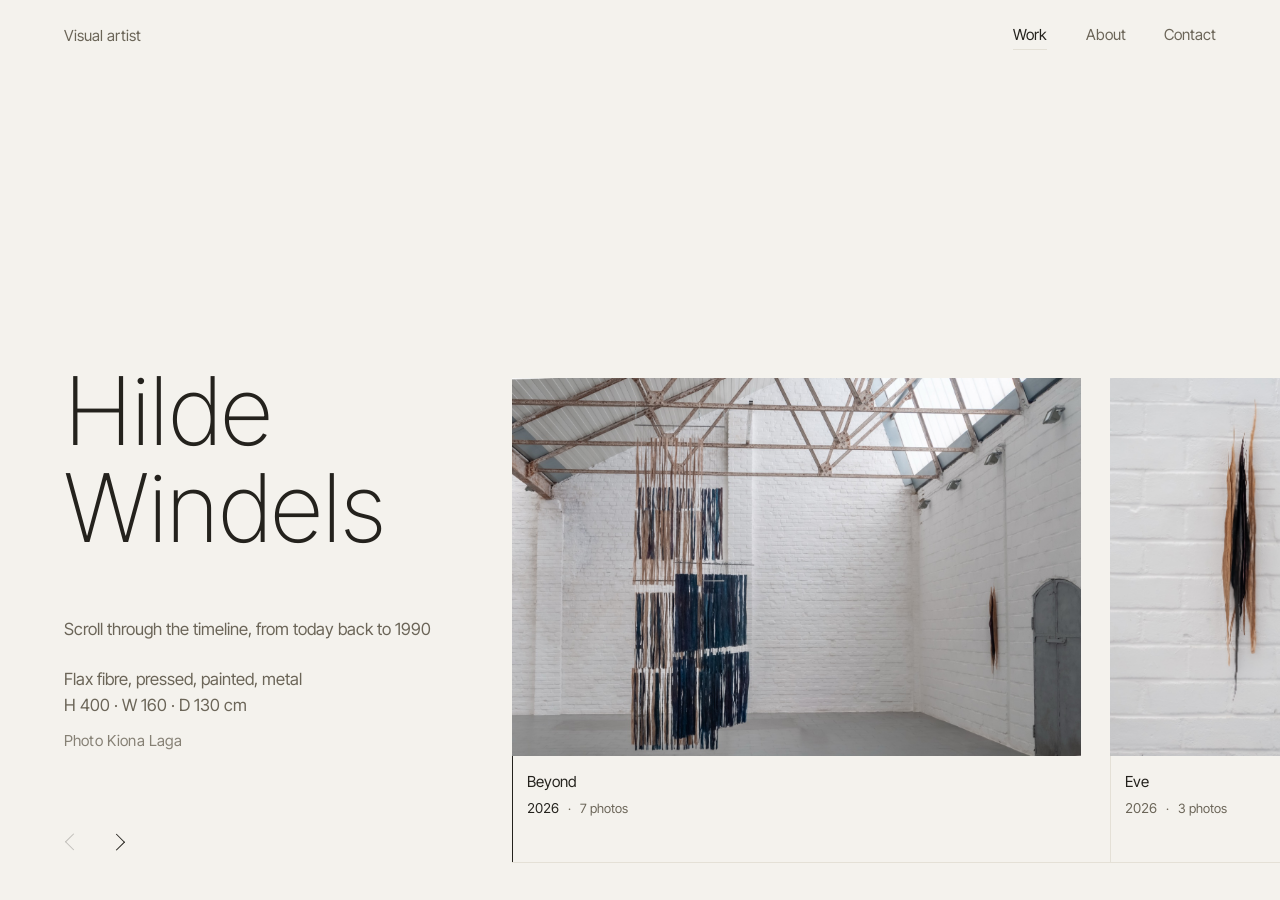
==== commit ee5d3d3f: "Naam gelijk met de bovenkant van de foto's, vast fotovak in de kijker Op desktop is de zijkolom even" ====
--- a/index.html
+++ b/index.html
@@ -565,7 +565,7 @@
 }
   </script>
 
-  <link rel="stylesheet" href="styles.css?v=18" />
+  <link rel="stylesheet" href="styles.css?v=20" />
 </head>
 <body class="page page--timeline">
 
@@ -844,6 +844,6 @@
   </div>
 
 
-  <script src="script.js?v=18"></script>
+  <script src="script.js?v=20"></script>
 </body>
 </html>
--- a/styles.css
+++ b/styles.css
@@ -123,12 +123,27 @@
 
 /* Alles in deze kolom een maat groter dan het zetsel elders */
 .stage__side .display { font-size: clamp(3rem, 7.4vw, 7.6rem); }
-.stage__side .display__sub { font-size: 1.05rem; margin-top: 1.1rem; }
+.stage__side .display__sub { font-size: 1.05rem; }
 .stage__side .focus { font-size: 1.05rem; line-height: 1.55; }
 
 .stage__side {
   /* zelfde linkermarge als de kopbalk, zodat alles op een lijn staat */
   padding: 0 clamp(1.5rem, 3vw, 3rem) 0 var(--pad);
+}
+.stage__side .display__sub { margin-top: 1.1rem; }
+
+/* Breed scherm: de kolom is minstens even hoog als de tijdsbalk. De naam
+   staat bovenaan, gelijk met de bovenkant van de foto's; beschrijving en
+   pijltjes onderaan, gelijk met de tijdas. */
+@media (min-width: 1001px) {
+  .stage__side {
+    min-height: calc(var(--tl-h) + 6.6rem + 1px);   /* foto + bijschrift + as */
+    display: flex;
+    flex-direction: column;
+  }
+  /* de hoofdletter zelf, niet de regelruimte erboven, tegen de bovenrand */
+  .stage__side .display { margin-top: -0.17em; }
+  .stage__side .display__sub { margin-top: auto; padding-top: 1.1rem; }
 }
 
 /* Details van het werk waar je staat; verandert bij hover en bij scrollen */
@@ -171,8 +186,8 @@
   opacity: 0.8;
 }
 
+.stage { --tl-h: clamp(180px, 42svh, 460px); }
 .timeline {
-  --tl-h: clamp(180px, 42svh, 460px);
   overflow-x: auto;
   overflow-y: hidden;
   padding-bottom: 1px;
@@ -387,7 +402,7 @@
   .page--timeline { overflow: auto; }
   .stage { height: auto; padding-bottom: 2rem; }
   .stage__side .display { font-size: clamp(2.4rem, 4.5vw, 3.5rem); }
-  .timeline { --tl-h: 240px; }
+  .stage { --tl-h: 240px; }
 }
 
 /* =========================================================
@@ -504,6 +519,8 @@
 .kijker[hidden] { display: none; }
 
 .kijker__fig {
+  /* bovenaan vast, zodat een langere beschrijving de foto niet verschuift */
+  align-self: start;
   margin: 0;
   min-width: 0;
   display: flex;
@@ -511,11 +528,11 @@
   align-items: center;
   gap: clamp(0.75rem, 2svh, 1.25rem);
 }
+/* Een vast vak voor de foto: staand of liggend, de tekst eronder staat
+   altijd op dezelfde plek. */
 .kijker__fig img {
-  max-width: 100%;
-  max-height: 66svh;
-  width: auto;
-  height: auto;
+  width: 100%;
+  height: 66svh;
   object-fit: contain;
 }
 
@@ -596,6 +613,9 @@
 .pijl--vorige[disabled]:hover::before   { transform: translate(-30%, -50%) rotate(45deg); }
 .pijl--volgende[disabled]:hover::before { transform: translate(-70%, -50%) rotate(-135deg); }
 
+/* in de kijker midden naast het fotovak */
+.kijker__pijl { align-self: start; margin-top: calc(33svh - 1.375rem); }
+
 /* Geen scroll achter de kijker */
 .is-kijker-open { overflow: hidden; }
 
@@ -608,10 +628,11 @@
   .kijker__pijl {
     position: absolute;
     bottom: 1.25rem;
+    margin-top: 0;
     z-index: 1;
   }
   .kijker__pijl--vorige   { left: 0.75rem; }
   .kijker__pijl--volgende { right: 0.75rem; }
   .kijker__pijl[hidden]   { display: none; }
-  .kijker__fig img { max-height: 62svh; }
-}
+  .kijker__fig img { height: 58svh; }
+}
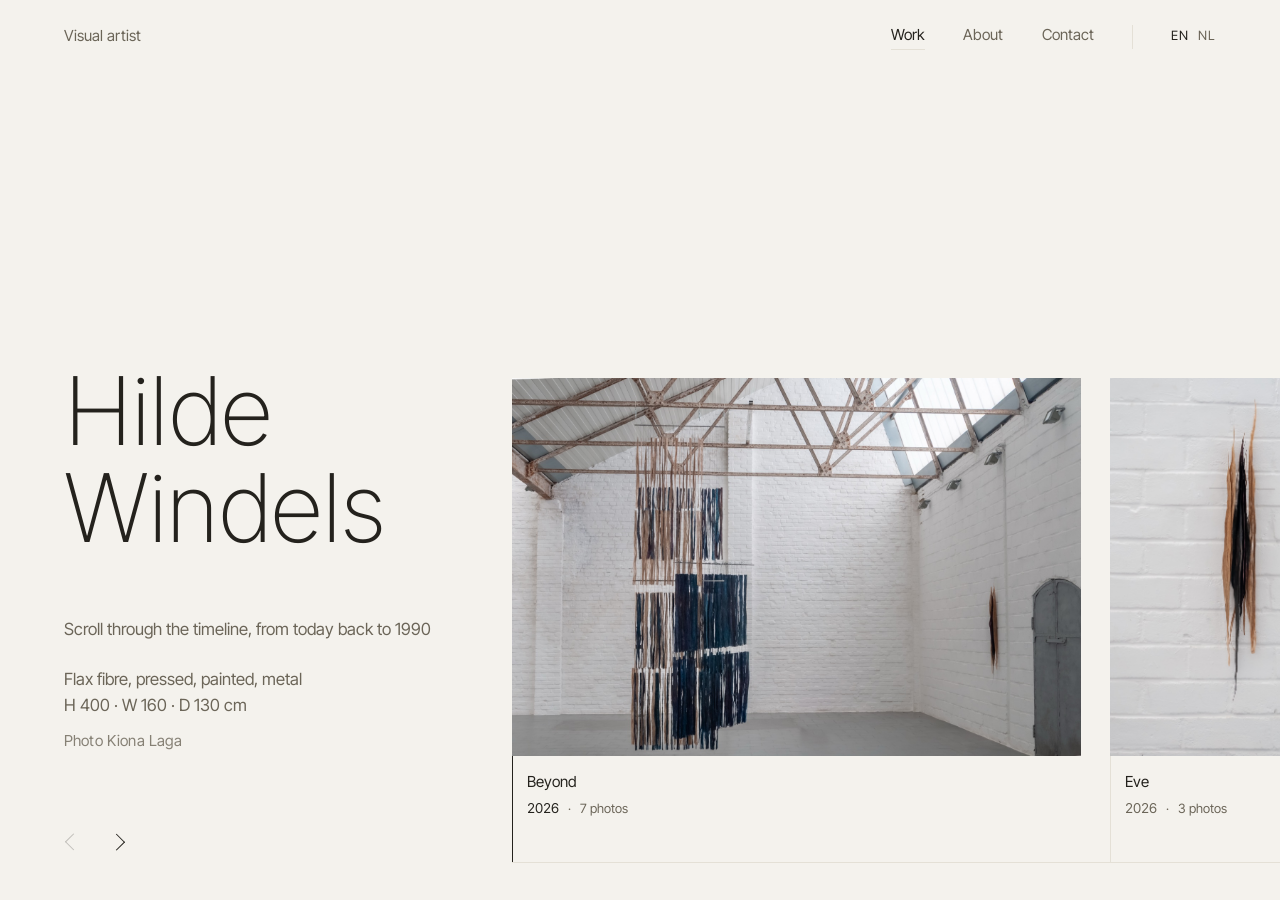
==== commit 16533736: "Tweetalige site: Engels standaard, Nederlands onder /nl/, taalkeuze in het menu Elk werk heeft nu oo" ====
--- a/index.html
+++ b/index.html
@@ -6,6 +6,9 @@
   <title>Hilde Windels, visual artist</title>
   <meta name="description" content="The work of Hilde Windels through the years, 1990 to 2026. Visual artist working in flax." />
   <link rel="canonical" href="https://hilde-windels.com/" />
+  <link rel="alternate" hreflang="en" href="https://hilde-windels.com/" />
+  <link rel="alternate" hreflang="nl" href="https://hilde-windels.com/nl/" />
+  <link rel="alternate" hreflang="x-default" href="https://hilde-windels.com/" />
 
   <!-- Hoe de link eruitziet als hij gedeeld wordt in WhatsApp, mail of sociale media -->
   <meta property="og:type" content="website" />
@@ -565,7 +568,7 @@
 }
   </script>
 
-  <link rel="stylesheet" href="styles.css?v=20" />
+  <link rel="stylesheet" href="styles.css?v=23" />
 </head>
 <body class="page page--timeline">
 
@@ -578,6 +581,7 @@
       <a href="index.html" class="is-current" aria-current="page">Work</a>
       <a href="about.html">About</a>
       <a href="contact.html">Contact</a>
+      <span class="taal"><span class="taal__nu" aria-current="true">EN</span><a href="nl/" hreflang="nl" lang="nl" aria-label="Nederlands">NL</a></span>
     </nav>
   </header>
 
@@ -844,6 +848,6 @@
   </div>
 
 
-  <script src="script.js?v=20"></script>
+  <script src="script.js?v=23"></script>
 </body>
 </html>
--- a/styles.css
+++ b/styles.css
@@ -72,7 +72,7 @@
 }
 .bar__role { color: var(--ink-soft); }
 
-.bar__nav { display: flex; gap: clamp(1.1rem, 3vw, 2.75rem); }
+.bar__nav { display: flex; align-items: baseline; gap: clamp(1.1rem, 3vw, 2.75rem); }
 .bar__nav a {
   position: relative;
   white-space: nowrap;
@@ -92,6 +92,18 @@
 .bar__nav a:hover::after { right: 0; }
 .bar__nav a.is-current { color: var(--ink); }
 .bar__nav a.is-current::after { right: 0; background: var(--line); }
+
+/* Taalkeuze: klein en rustig achteraan in het menu, de huidige taal donker */
+.taal {
+  display: flex;
+  align-items: baseline;
+  gap: 0.6rem;
+  padding-left: clamp(1.1rem, 3vw, 2.75rem);
+  border-left: 1px solid var(--line);
+  font-size: 0.8rem;
+  letter-spacing: 0.06em;
+}
+.taal__nu { color: var(--ink); }
 
 /* =========================================================
    Groot woord: naam of paginatitel
@@ -122,7 +134,12 @@
 }
 
 /* Alles in deze kolom een maat groter dan het zetsel elders */
-.stage__side .display { font-size: clamp(3rem, 7.4vw, 7.6rem); }
+/* Ook begrensd door de hoogte: naam, beschrijving en pijltjes moeten samen
+   naast de tijdsbalk passen (foto + bijschrift), anders steekt de naam
+   boven de foto's uit. 16.5rem is de ruimte voor alles onder de naam. */
+.stage__side .display {
+  font-size: clamp(3rem, min(7.4vw, calc((var(--tl-h) + 6.6rem - 16.5rem) / 1.87)), 7.6rem);
+}
 .stage__side .display__sub { font-size: 1.05rem; }
 .stage__side .focus { font-size: 1.05rem; line-height: 1.55; }
 
@@ -365,6 +382,18 @@
   }
   .bar__nav a::after { display: none; }
   .bar__nav a.is-current { color: var(--ink-soft); }
+  /* in het gsm-menu onder de pagina's, klein gehouden */
+  .taal {
+    margin-top: 1rem;
+    padding-left: 0;
+    border-left: 0;
+    font-size: 0.9rem;
+  }
+  .bar__nav .taal a {
+    font-size: inherit;
+    letter-spacing: inherit;
+    color: var(--ink-soft);
+  }
 
   .is-menu-open { overflow: hidden; }
   .is-menu-open .bar__nav { opacity: 1; visibility: visible; }
